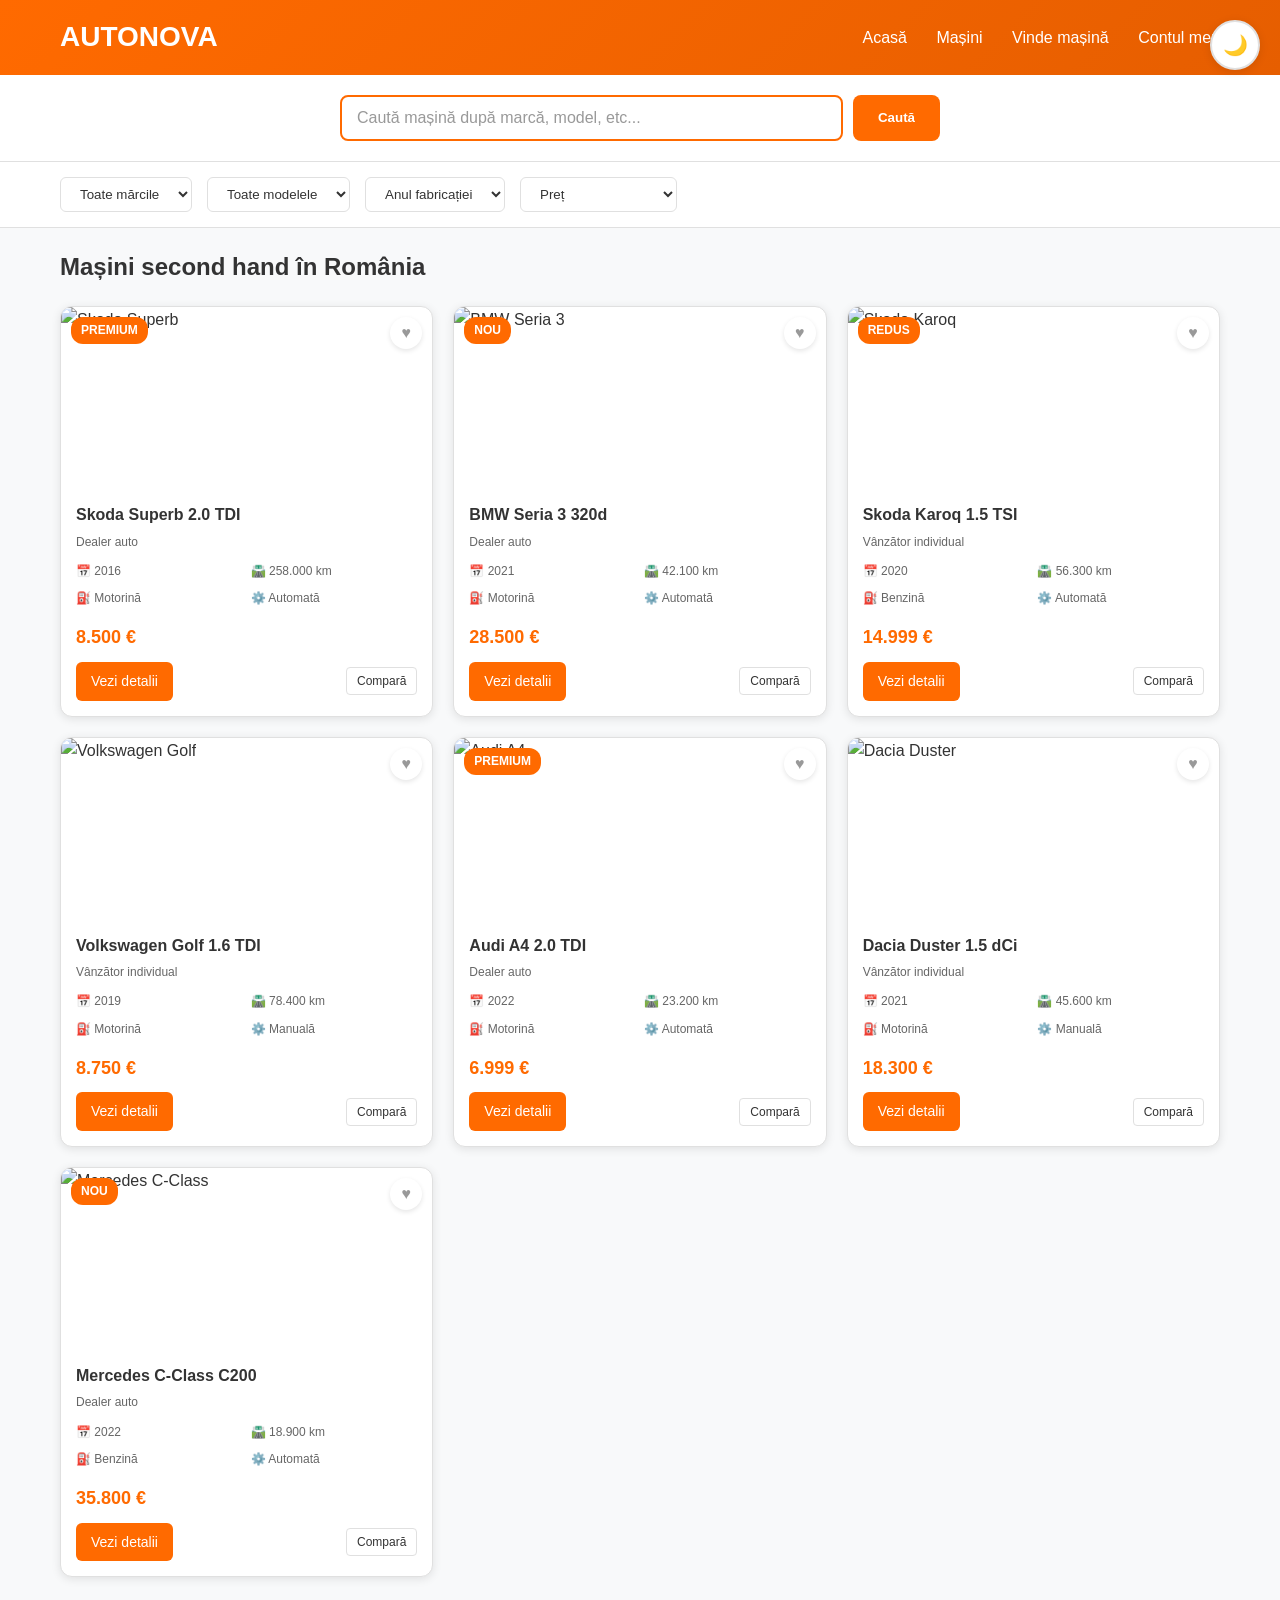
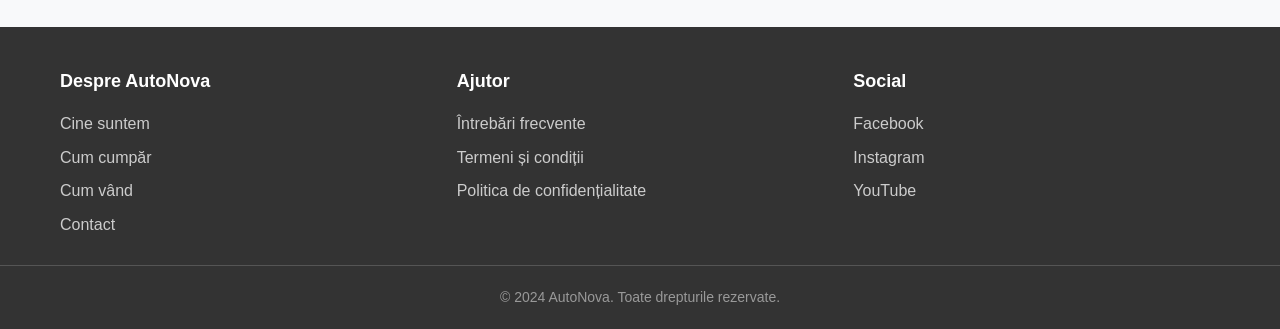
==== index.html @ b754a6a9 "Update index.html" ====
<!DOCTYPE html>
<html lang="ro">
<head>
    <meta charset="UTF-8">
    <meta name="viewport" content="width=device-width, initial-scale=1.0">
    <title>AutoNova - Piața auto nr. 1 din România | Mașini second hand</title>
    <style>
        /* RESET & BASE STYLES */
        * {
            margin: 0;
            padding: 0;
            box-sizing: border-box;
        }

        :root {
            --bg-primary: #f8f9fa;
            --bg-secondary: #ffffff;
            --bg-header: linear-gradient(135deg, #ff6a00 0%, #e65e00 100%);
            --text-primary: #333333;
            --text-secondary: #666666;
            --text-muted: #999999;
            --border-color: #e0e0e0;
            --shadow-color: rgba(0,0,0,0.1);
            --accent-color: #ff6a00;
            --accent-hover: #e65e00;
        }

        [data-theme="dark"] {
            --bg-primary: #1a1a1a;
            --bg-secondary: #2d2d2d;
            --bg-header: linear-gradient(135deg, #ff6a00 0%, #e65e00 100%);
            --text-primary: #ffffff;
            --text-secondary: #cccccc;
            --text-muted: #888888;
            --border-color: #404040;
            --shadow-color: rgba(0,0,0,0.3);
            --accent-color: #ff6a00;
            --accent-hover: #e65e00;
        }

        body {
            font-family: 'Arial', sans-serif;
            background-color: var(--bg-primary);
            color: var(--text-primary);
            line-height: 1.6;
            transition: all 0.3s ease;
        }

        /* THEME TOGGLE */
        .theme-toggle {
            position: fixed;
            top: 20px;
            right: 20px;
            z-index: 1000;
            background: var(--bg-secondary);
            border: 2px solid var(--border-color);
            border-radius: 50%;
            width: 50px;
            height: 50px;
            cursor: pointer;
            display: flex;
            align-items: center;
            justify-content: center;
            font-size: 20px;
            box-shadow: 0 2px 10px var(--shadow-color);
            transition: all 0.3s ease;
        }

        .theme-toggle:hover {
            transform: scale(1.1);
            border-color: var(--accent-color);
        }

        /* HEADER */
        .main-header {
            background: var(--bg-header);
            padding: 15px 0;
            box-shadow: 0 2px 10px var(--shadow-color);
        }

        .header-container {
            max-width: 1200px;
            margin: 0 auto;
            display: flex;
            justify-content: space-between;
            align-items: center;
            padding: 0 20px;
        }

        .logo {
            color: white;
            font-size: 28px;
            font-weight: bold;
            text-decoration: none;
        }

        .main-nav a {
            color: white;
            text-decoration: none;
            margin-left: 25px;
            font-weight: 500;
        }

        .main-nav a:hover {
            opacity: 0.8;
        }

        /* SEARCH */
        .search-section {
            background: var(--bg-secondary);
            padding: 20px 0;
            border-bottom: 1px solid var(--border-color);
        }

        .search-container {
            max-width: 1200px;
            margin: 0 auto;
            padding: 0 20px;
        }

        .search-box {
            display: flex;
            gap: 10px;
            max-width: 600px;
            margin: 0 auto;
        }

        .search-box input {
            flex: 1;
            padding: 12px 15px;
            border: 2px solid var(--accent-color);
            border-radius: 8px;
            font-size: 16px;
            background: var(--bg-secondary);
            color: var(--text-primary);
            transition: all 0.3s ease;
        }

        .search-box input::placeholder {
            color: var(--text-muted);
        }

        .search-btn {
            background: var(--accent-color);
            color: white;
            border: none;
            padding: 12px 25px;
            border-radius: 8px;
            cursor: pointer;
            font-weight: bold;
            transition: background 0.3s;
        }

        .search-btn:hover {
            background: var(--accent-hover);
        }

        /* FILTERS */
        .filters {
            background: var(--bg-secondary);
            padding: 15px 0;
            border-bottom: 1px solid var(--border-color);
        }

        .filter-container {
            max-width: 1200px;
            margin: 0 auto;
            padding: 0 20px;
            display: flex;
            gap: 15px;
            flex-wrap: wrap;
        }

        .filter-select {
            padding: 8px 15px;
            border: 1px solid var(--border-color);
            border-radius: 6px;
            background: var(--bg-secondary);
            color: var(--text-primary);
            cursor: pointer;
            transition: all 0.3s ease;
        }

        /* MAIN CONTENT */
        .container {
            max-width: 1200px;
            margin: 20px auto;
            padding: 0 20px;
        }

        .page-title {
            font-size: 24px;
            margin-bottom: 20px;
            color: var(--text-primary);
            font-weight: 600;
        }

        /* CATALOG GRID */
        .catalog-grid {
            display: grid;
            grid-template-columns: repeat(auto-fill, minmax(280px, 1fr));
            gap: 20px;
            margin-bottom: 30px;
        }

        /* CAR CARD */
        .car-card {
            background: var(--bg-secondary);
            border-radius: 12px;
            overflow: hidden;
            box-shadow: 0 2px 10px var(--shadow-color);
            transition: transform 0.3s, box-shadow 0.3s;
            position: relative;
            border: 1px solid var(--border-color);
        }

        .car-card:hover {
            transform: translateY(-5px);
            box-shadow: 0 5px 20px var(--shadow-color);
        }

        .car-badge {
            position: absolute;
            top: 10px;
            left: 10px;
            background: var(--accent-color);
            color: white;
            padding: 4px 10px;
            border-radius: 12px;
            font-size: 12px;
            font-weight: bold;
            z-index: 2;
        }

        .car-image {
            width: 100%;
            height: 180px;
            position: relative;
            overflow: hidden;
        }

        .car-image img {
            width: 100%;
            height: 100%;
            object-fit: cover;
            transition: transform 0.3s ease;
        }

        .car-card:hover .car-image img {
            transform: scale(1.05);
        }

        .favorite-btn {
            position: absolute;
            top: 10px;
            right: 10px;
            background: var(--bg-secondary);
            border: none;
            width: 32px;
            height: 32px;
            border-radius: 50%;
            cursor: pointer;
            box-shadow: 0 2px 5px var(--shadow-color);
            color: var(--text-muted);
            font-size: 16px;
            z-index: 2;
            transition: all 0.3s ease;
        }

        .favorite-btn:hover {
            background: var(--accent-color);
            color: white;
        }

        .car-content {
            padding: 15px;
        }

        .car-title {
            font-size: 16px;
            font-weight: bold;
            margin-bottom: 5px;
            color: var(--text-primary);
        }

        .car-seller {
            font-size: 12px;
            color: var(--text-secondary);
            margin-bottom: 10px;
        }

        .car-details {
            display: grid;
            grid-template-columns: 1fr 1fr;
            gap: 8px;
            margin-bottom: 15px;
            font-size: 12px;
            color: var(--text-secondary);
        }

        .car-detail {
            display: flex;
            align-items: center;
            gap: 5px;
        }

        .car-price {
            font-size: 18px;
            font-weight: bold;
            color: var(--accent-color);
            margin-bottom: 10px;
        }

        .car-actions {
            display: flex;
            justify-content: space-between;
            align-items: center;
        }

        .details-btn {
            background: var(--accent-color);
            color: white;
            padding: 8px 15px;
            border-radius: 6px;
            text-decoration: none;
            font-size: 14px;
            font-weight: 500;
            transition: background 0.3s;
        }

        .details-btn:hover {
            background: var(--accent-hover);
        }

        .compare-btn {
            background: transparent;
            border: 1px solid var(--border-color);
            padding: 6px 10px;
            border-radius: 4px;
            font-size: 12px;
            cursor: pointer;
            transition: all 0.3s;
            color: var(--text-primary);
        }

        .compare-btn:hover {
            background: var(--bg-primary);
        }

        /* FOOTER */
        .main-footer {
            background: #333;
            color: white;
            padding: 40px 0 20px;
            margin-top: 50px;
        }

        .footer-container {
            max-width: 1200px;
            margin: 0 auto;
            padding: 0 20px;
            display: grid;
            grid-template-columns: repeat(auto-fit, minmax(250px, 1fr));
            gap: 30px;
        }

        .footer-section h3 {
            margin-bottom: 15px;
            font-size: 18px;
        }

        .footer-section a {
            color: #ccc;
            text-decoration: none;
            display: block;
            margin-bottom: 8px;
            transition: color 0.3s;
        }

        .footer-section a:hover {
            color: #ff6a00;
        }

        .copyright {
            text-align: center;
            padding-top: 20px;
            margin-top: 20px;
            border-top: 1px solid #555;
            color: #999;
            font-size: 14px;
        }

        /* RESPONSIVE */
        @media (max-width: 768px) {
            .header-container {
                flex-direction: column;
                gap: 15px;
            }

            .main-nav {
                display: flex;
                gap: 15px;
            }

            .main-nav a {
                margin-left: 0;
            }

            .catalog-grid {
                grid-template-columns: repeat(auto-fill, minmax(250px, 1fr));
            }

            .filter-container {
                justify-content: center;
            }

            .theme-toggle {
                top: 10px;
                right: 10px;
                width: 40px;
                height: 40px;
                font-size: 16px;
            }
        }
    </style>
</head>
<body>
    <!-- THEME TOGGLE BUTTON -->
    <button class="theme-toggle" id="themeToggle" title="Schimbă tema">
        🌙
    </button>

    <!-- HEADER -->
    <header class="main-header">
        <div class="header-container">
            <a href="welcome.html" class="logo">AUTONOVA</a>
            <nav class="main-nav">
                <a href="welcome.html">Acasă</a>
                <a href="index.html">Mașini</a>
                <a href="adauga.html">Vinde mașină</a>
                <a href="login.html" id="loginLink">Contul meu</a>
            </nav>
        </div>
    </header>

    <!-- SEARCH SECTION -->
    <section class="search-section">
        <div class="search-container">
            <div class="search-box">
                <input type="text" placeholder="Caută mașină după marcă, model, etc...">
                <button class="search-btn">Caută</button>
            </div>
        </div>
    </section>

    <!-- FILTERS -->
    <section class="filters">
        <div class="filter-container">
            <select class="filter-select">
                <option>Toate mărcile</option>
                <option>BMW</option>
                <option>Mercedes</option>
                <option>Audi</option>
                <option>Volkswagen</option>
                <option>Skoda</option>
            </select>
            <select class="filter-select">
                <option>Toate modelele</option>
            </select>
            <select class="filter-select">
                <option>Anul fabricației</option>
                <option>2020-2024</option>
                <option>2015-2019</option>
            </select>
            <select class="filter-select">
                <option>Preț</option>
                <option>Sub 5.000 €</option>
                <option>5.000 - 10.000 €</option>
                <option>10.000 - 20.000 €</option>
                <option>Peste 20.000 €</option>
            </select>
        </div>
    </section>

    <!-- MAIN CONTENT -->
    <div class="container">
        <h1 class="page-title">Mașini second hand în România</h1>
        
        <div class="catalog-grid">
            <!-- SKODA SUPERB -->
            <div class="car-card">
                <div class="car-badge">PREMIUM</div>
                <div class="car-image">
                    <img src="https://media.discordapp.net/attachments/914645674677661736/1441093466984681573/20250702_205622.jpg?ex=692527a0&is=6923d620&hm=2a96e89d07b680c796c5936ba226b4998bd4f8b13afd1e85dee5af63df2558d9&=&format=webp&width=1366&height=769" alt="Skoda Superb">
                    <button class="favorite-btn">♥</button>
                </div>
                <div class="car-content">
                    <h3 class="car-title">Skoda Superb 2.0 TDI</h3>
                    <p class="car-seller">Dealer auto</p>
                    <div class="car-details">
                        <div class="car-detail">📅 2016</div>
                        <div class="car-detail">🛣️ 258.000 km</div>
                        <div class="car-detail">⛽ Motorină</div>
                        <div class="car-detail">⚙️ Automată</div>
                    </div>
                    <div class="car-price">8.500 €</div>
                    <div class="car-actions">
                        <a href="skoda-superb.html" class="details-btn">Vezi detalii</a>
                        <button class="compare-btn">Compară</button>
                    </div>
                </div>
            </div>

            <!-- BMW SERIA 3 -->
            <div class="car-card">
                <div class="car-badge">NOU</div>
                <div class="car-image">
                    <img src="https://images.unsplash.com/photo-1555215695-3004980ad54e?w=400&h=250&fit=crop" alt="BMW Seria 3">
                    <button class="favorite-btn">♥</button>
                </div>
                <div class="car-content">
                    <h3 class="car-title">BMW Seria 3 320d</h3>
                    <p class="car-seller">Dealer auto</p>
                    <div class="car-details">
                        <div class="car-detail">📅 2021</div>
                        <div class="car-detail">🛣️ 42.100 km</div>
                        <div class="car-detail">⛽ Motorină</div>
                        <div class="car-detail">⚙️ Automată</div>
                    </div>
                    <div class="car-price">28.500 €</div>
                    <div class="car-actions">
                        <a href="detalii-bmw.html" class="details-btn">Vezi detalii</a>
                        <button class="compare-btn">Compară</button>
                    </div>
                </div>
            </div>

            <!-- SKODA KAROQ -->
            <div class="car-card">
                <div class="car-badge">REDUS</div>
                <div class="car-image">
                    <img src="https://ireland.apollo.olxcdn.com/v1/files/5p4k6ec367yn-AUTOVITRO/image;s=644x461" alt="Skoda Karoq">
                    <button class="favorite-btn">♥</button>
                </div>
                <div class="car-content">
                    <h3 class="car-title">Skoda Karoq 1.5 TSI</h3>
                    <p class="car-seller">Vânzător individual</p>
                    <div class="car-details">
                        <div class="car-detail">📅 2020</div>
                        <div class="car-detail">🛣️ 56.300 km</div>
                        <div class="car-detail">⛽ Benzină</div>
                        <div class="car-detail">⚙️ Automată</div>
                    </div>
                    <div class="car-price">14.999 €</div>
                    <div class="car-actions">
                        <a href="detalii-skoda.html" class="details-btn">Vezi detalii</a>
                        <button class="compare-btn">Compară</button>
                    </div>
                </div>
            </div>

            <!-- VOLKSWAGEN GOLF -->
            <div class="car-card">
                <div class="car-image">
                    <img src="https://frankfurt.apollo.olxcdn.com/v1/files/e1yctu2lsgfj3-RO/image;s=1000x750" alt="Volkswagen Golf">
                    <button class="favorite-btn">♥</button>
                </div>
                <div class="car-content">
                    <h3 class="car-title">Volkswagen Golf 1.6 TDI</h3>
                    <p class="car-seller">Vânzător individual</p>
                    <div class="car-details">
                        <div class="car-detail">📅 2019</div>
                        <div class="car-detail">🛣️ 78.400 km</div>
                        <div class="car-detail">⛽ Motorină</div>
                        <div class="car-detail">⚙️ Manuală</div>
                    </div>
                    <div class="car-price">8.750 €</div>
                    <div class="car-actions">
                        <a href="detalii-volkswagen.html" class="details-btn">Vezi detalii</a>
                        <button class="compare-btn">Compară</button>
                    </div>
                </div>
            </div>

            <!-- AUDI A4 -->
            <div class="car-card">
                <div class="car-badge">PREMIUM</div>
                <div class="car-image">
                    <img src="https://frankfurt.apollo.olxcdn.com/v1/files/n9lp0u53l2h12-RO/image;s=2000x1500" alt="Audi A4">
                    <button class="favorite-btn">♥</button>
                </div>
                <div class="car-content">
                    <h3 class="car-title">Audi A4 2.0 TDI</h3>
                    <p class="car-seller">Dealer auto</p>
                    <div class="car-details">
                        <div class="car-detail">📅 2022</div>
                        <div class="car-detail">🛣️ 23.200 km</div>
                        <div class="car-detail">⛽ Motorină</div>
                        <div class="car-detail">⚙️ Automată</div>
                    </div>
                    <div class="car-price">6.999 €</div>
                    <div class="car-actions">
                        <a href="detalii-audi.html" class="details-btn">Vezi detalii</a>
                        <button class="compare-btn">Compară</button>
                    </div>
                </div>
            </div>

            <!-- DACIA DUSTER -->
            <div class="car-card">
                <div class="car-image">
                    <img src="https://images.unsplash.com/photo-1601362840469-51e4d8d58785?w=400&h=250&fit=crop" alt="Dacia Duster">
                    <button class="favorite-btn">♥</button>
                </div>
                <div class="car-content">
                    <h3 class="car-title">Dacia Duster 1.5 dCi</h3>
                    <p class="car-seller">Vânzător individual</p>
                    <div class="car-details">
                        <div class="car-detail">📅 2021</div>
                        <div class="car-detail">🛣️ 45.600 km</div>
                        <div class="car-detail">⛽ Motorină</div>
                        <div class="car-detail">⚙️ Manuală</div>
                    </div>
                    <div class="car-price">18.300 €</div>
                    <div class="car-actions">
                        <a href="detalii-dacia.html" class="details-btn">Vezi detalii</a>
                        <button class="compare-btn">Compară</button>
                    </div>
                </div>
            </div>

            <!-- MERCEDES C-CLASS -->
            <div class="car-card">
                <div class="car-badge">NOU</div>
                <div class="car-image">
                    <img src="https://images.unsplash.com/photo-1563720223485-8f6a4bca015c?w=400&h=250&fit=crop" alt="Mercedes C-Class">
                    <button class="favorite-btn">♥</button>
                </div>
                <div class="car-content">
                    <h3 class="car-title">Mercedes C-Class C200</h3>
                    <p class="car-seller">Dealer auto</p>
                    <div class="car-details">
                        <div class="car-detail">📅 2022</div>
                        <div class="car-detail">🛣️ 18.900 km</div>
                        <div class="car-detail">⛽ Benzină</div>
                        <div class="car-detail">⚙️ Automată</div>
                    </div>
                    <div class="car-price">35.800 €</div>
                    <div class="car-actions">
                        <a href="detalii-mercedes.html" class="details-btn">Vezi detalii</a>
                        <button class="compare-btn">Compară</button>
                    </div>
                </div>
            </div>
        </div>
    </div>

    <!-- FOOTER -->
    <footer class="main-footer">
        <div class="footer-container">
            <div class="footer-section">
                <h3>Despre AutoNova</h3>
                <a href="#">Cine suntem</a>
                <a href="#">Cum cumpăr</a>
                <a href="#">Cum vând</a>
                <a href="#">Contact</a>
            </div>
            <div class="footer-section">
                <h3>Ajutor</h3>
                <a href="#">Întrebări frecvente</a>
                <a href="#">Termeni și condiții</a>
                <a href="#">Politica de confidențialitate</a>
            </div>
            <div class="footer-section">
                <h3>Social</h3>
                <a href="#">Facebook</a>
                <a href="#">Instagram</a>
                <a href="#">YouTube</a>
            </div>
        </div>
        <div class="copyright">
            &copy; 2024 AutoNova. Toate drepturile rezervate.
        </div>
    </footer>

    <script>
        // === SISTEM TEMA ÎNTUNECATĂ ===
        class ThemeManager {
            constructor() {
                this.currentTheme = localStorage.getItem('autonova_theme') || 'light';
                this.init();
            }

            init() {
                this.applyTheme(this.currentTheme);
                this.attachEventListeners();
            }

            applyTheme(theme) {
                document.documentElement.setAttribute('data-theme', theme);
                localStorage.setItem('autonova_theme', theme);
                this.updateToggleButton(theme);
            }

            toggleTheme() {
                this.currentTheme = this.currentTheme === 'light' ? 'dark' : 'light';
                this.applyTheme(this.currentTheme);
            }

            updateToggleButton(theme) {
                const toggleBtn = document.getElementById('themeToggle');
                if (toggleBtn) {
                    toggleBtn.textContent = theme === 'light' ? '🌙' : '☀️';
                    toggleBtn.title = theme === 'light' ? 'Activează tema întunecată' : 'Activează tema luminoasă';
                }
            }

            attachEventListeners() {
                const toggleBtn = document.getElementById('themeToggle');
                if (toggleBtn) {
                    toggleBtn.addEventListener('click', () => this.toggleTheme());
                }
            }
        }

        // === SISTEM NAVIGAȚIE DINAMICĂ ===
        
        // Verifică dacă utilizatorul este logat
        function isLoggedIn() {
            return localStorage.getItem('autonova_current_user') !== null;
        }

        // Obține utilizatorul curent
        function getCurrentUser() {
            return JSON.parse(localStorage.getItem('autonova_current_user'));
        }

        // Actualizează navigația
        function updateNavigation() {
            const loginLink = document.getElementById('loginLink');
            if (loginLink && isLoggedIn()) {
                const user = getCurrentUser();
                loginLink.innerHTML = `Bună, ${user.username} | <a href="logout.html" style="color: white; text-decoration: none;">Logout</a>`;
            }
        }

        // Script pentru butoanele favorite
        document.addEventListener('DOMContentLoaded', function() {
            // Initializează tema
            new ThemeManager();
            
            // Actualizează navigația la încărcarea paginii
            updateNavigation();

            const favoriteBtns = document.querySelectorAll('.favorite-btn');
            
            favoriteBtns.forEach(btn => {
                btn.addEventListener('click', function() {
                    this.classList.toggle('active');
                    if (this.classList.contains('active')) {
                        this.style.color = 'red';
                    } else {
                        this.style.color = 'var(--text-muted)';
                    }
                });
            });

            // Căutare simplă
            const searchInput = document.querySelector('.search-box input');
            const searchBtn = document.querySelector('.search-btn');
            const carCards = document.querySelectorAll('.car-card');

            searchBtn.addEventListener('click', function() {
                const searchTerm = searchInput.value.toLowerCase();
                
                carCards.forEach(card => {
                    const title = card.querySelector('.car-title').textContent.toLowerCase();
                    const details = card.querySelector('.car-details').textContent.toLowerCase();
                    
                    if (title.includes(searchTerm) || details.includes(searchTerm)) {
                        card.style.display = 'block';
                    } else {
                        card.style.display = 'none';
                    }
                });
            });

            // Reset search on empty input
            searchInput.addEventListener('input', function() {
                if (this.value === '') {
                    carCards.forEach(card => {
                        card.style.display = 'block';
                    });
                }
            });

            console.log('Site-ul AutoNova este gata! 🚗');
        });
    </script>
</body>
</html>
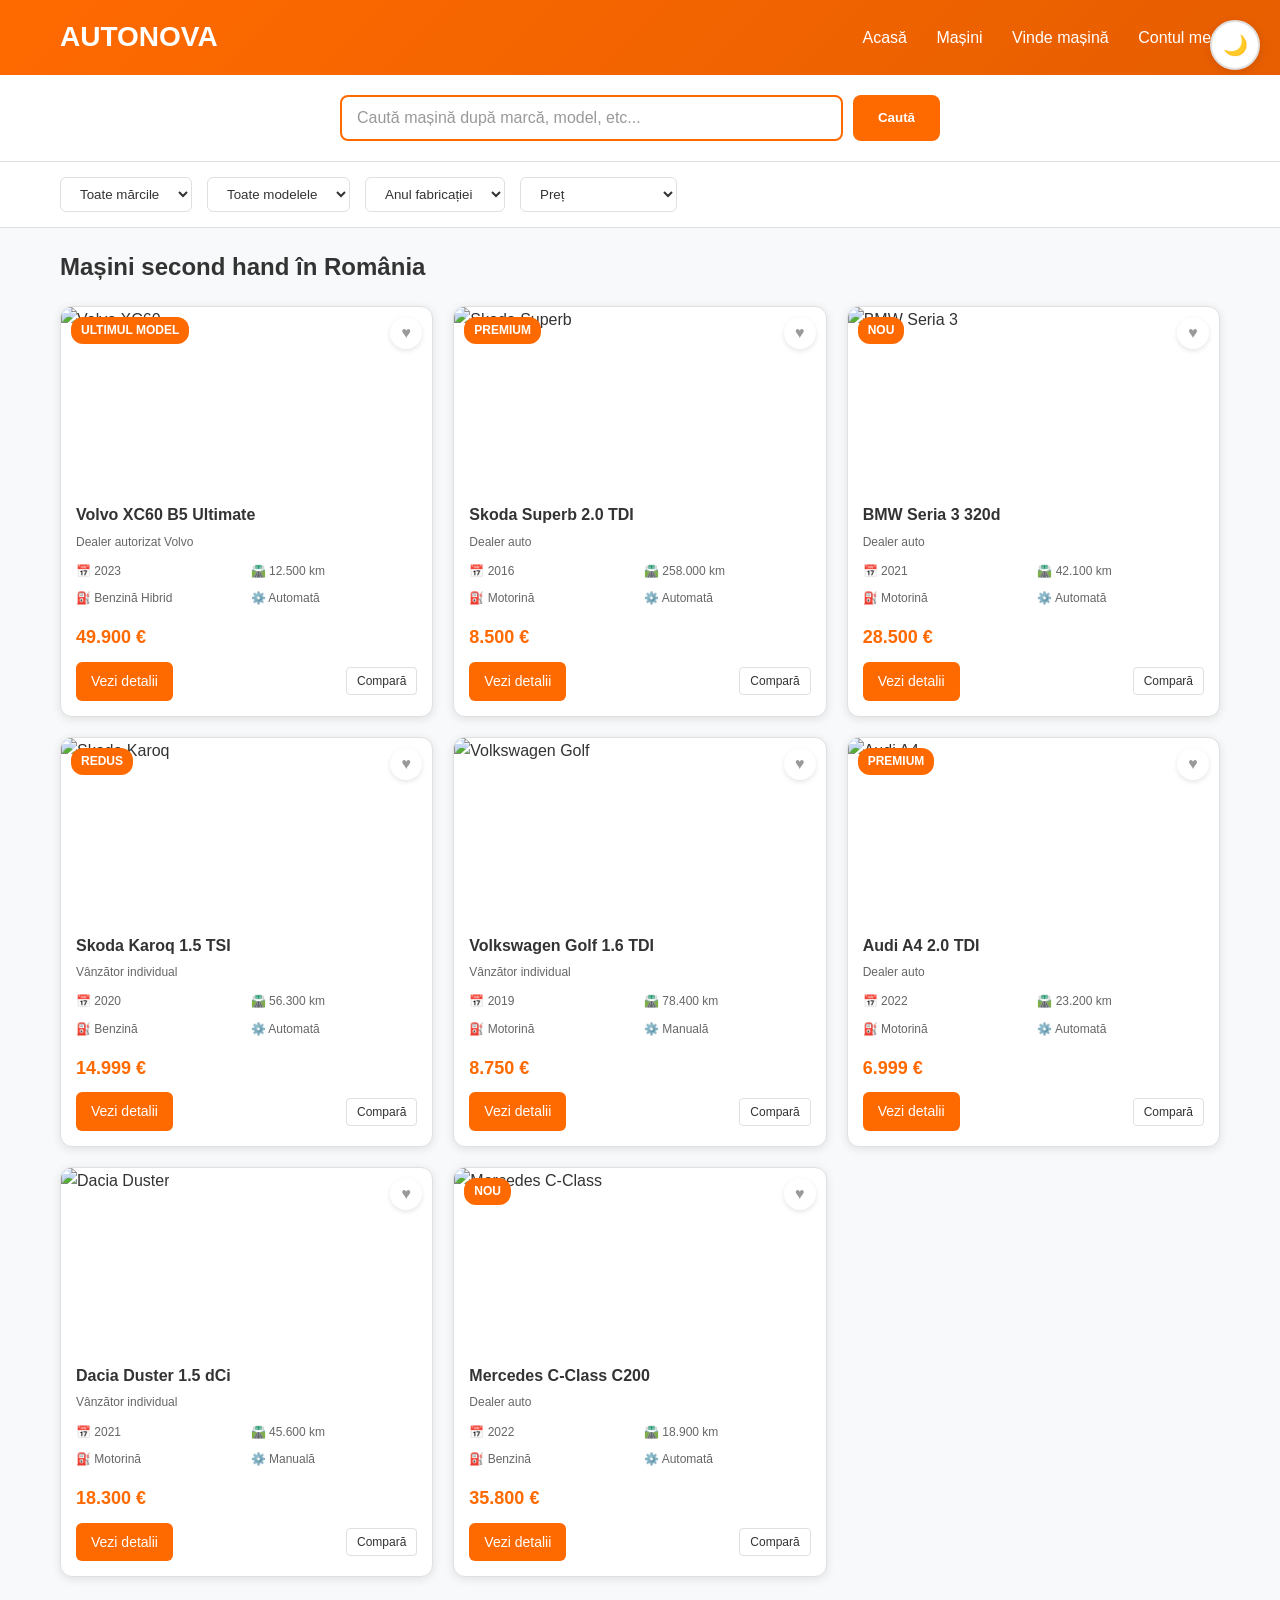
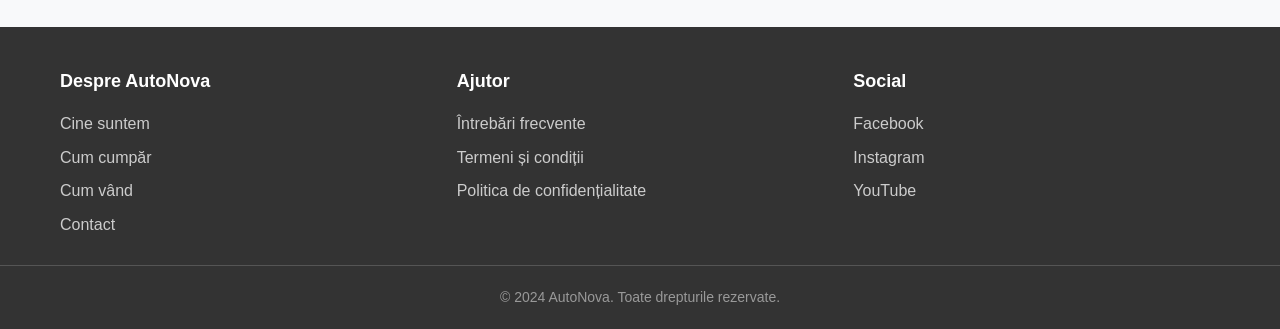
==== commit 40f43d1e: "Update index.html" ====
--- a/index.html
+++ b/index.html
@@ -463,6 +463,7 @@
                 <option>Audi</option>
                 <option>Volkswagen</option>
                 <option>Skoda</option>
+                <option>Volvo</option>
             </select>
             <select class="filter-select">
                 <option>Toate modelele</option>
@@ -477,7 +478,8 @@
                 <option>Sub 5.000 €</option>
                 <option>5.000 - 10.000 €</option>
                 <option>10.000 - 20.000 €</option>
-                <option>Peste 20.000 €</option>
+                <option>20.000 - 30.000 €</option>
+                <option>Peste 30.000 €</option>
             </select>
         </div>
     </section>
@@ -487,6 +489,30 @@
         <h1 class="page-title">Mașini second hand în România</h1>
         
         <div class="catalog-grid">
+            <!-- VOLVO XC60 - MASINA NOUA -->
+            <div class="car-card">
+                <div class="car-badge">ULTIMUL MODEL</div>
+                <div class="car-image">
+                    <img src="https://images.unsplash.com/photo-1621007947382-bb3c3994e3fb?w=400&h=250&fit=crop&auto=format" alt="Volvo XC60">
+                    <button class="favorite-btn">♥</button>
+                </div>
+                <div class="car-content">
+                    <h3 class="car-title">Volvo XC60 B5 Ultimate</h3>
+                    <p class="car-seller">Dealer autorizat Volvo</p>
+                    <div class="car-details">
+                        <div class="car-detail">📅 2023</div>
+                        <div class="car-detail">🛣️ 12.500 km</div>
+                        <div class="car-detail">⛽ Benzină Hibrid</div>
+                        <div class="car-detail">⚙️ Automată</div>
+                    </div>
+                    <div class="car-price">49.900 €</div>
+                    <div class="car-actions">
+                        <a href="volvo-xc60.html" class="details-btn">Vezi detalii</a>
+                        <button class="compare-btn">Compară</button>
+                    </div>
+                </div>
+            </div>
+
             <!-- SKODA SUPERB -->
             <div class="car-card">
                 <div class="car-badge">PREMIUM</div>
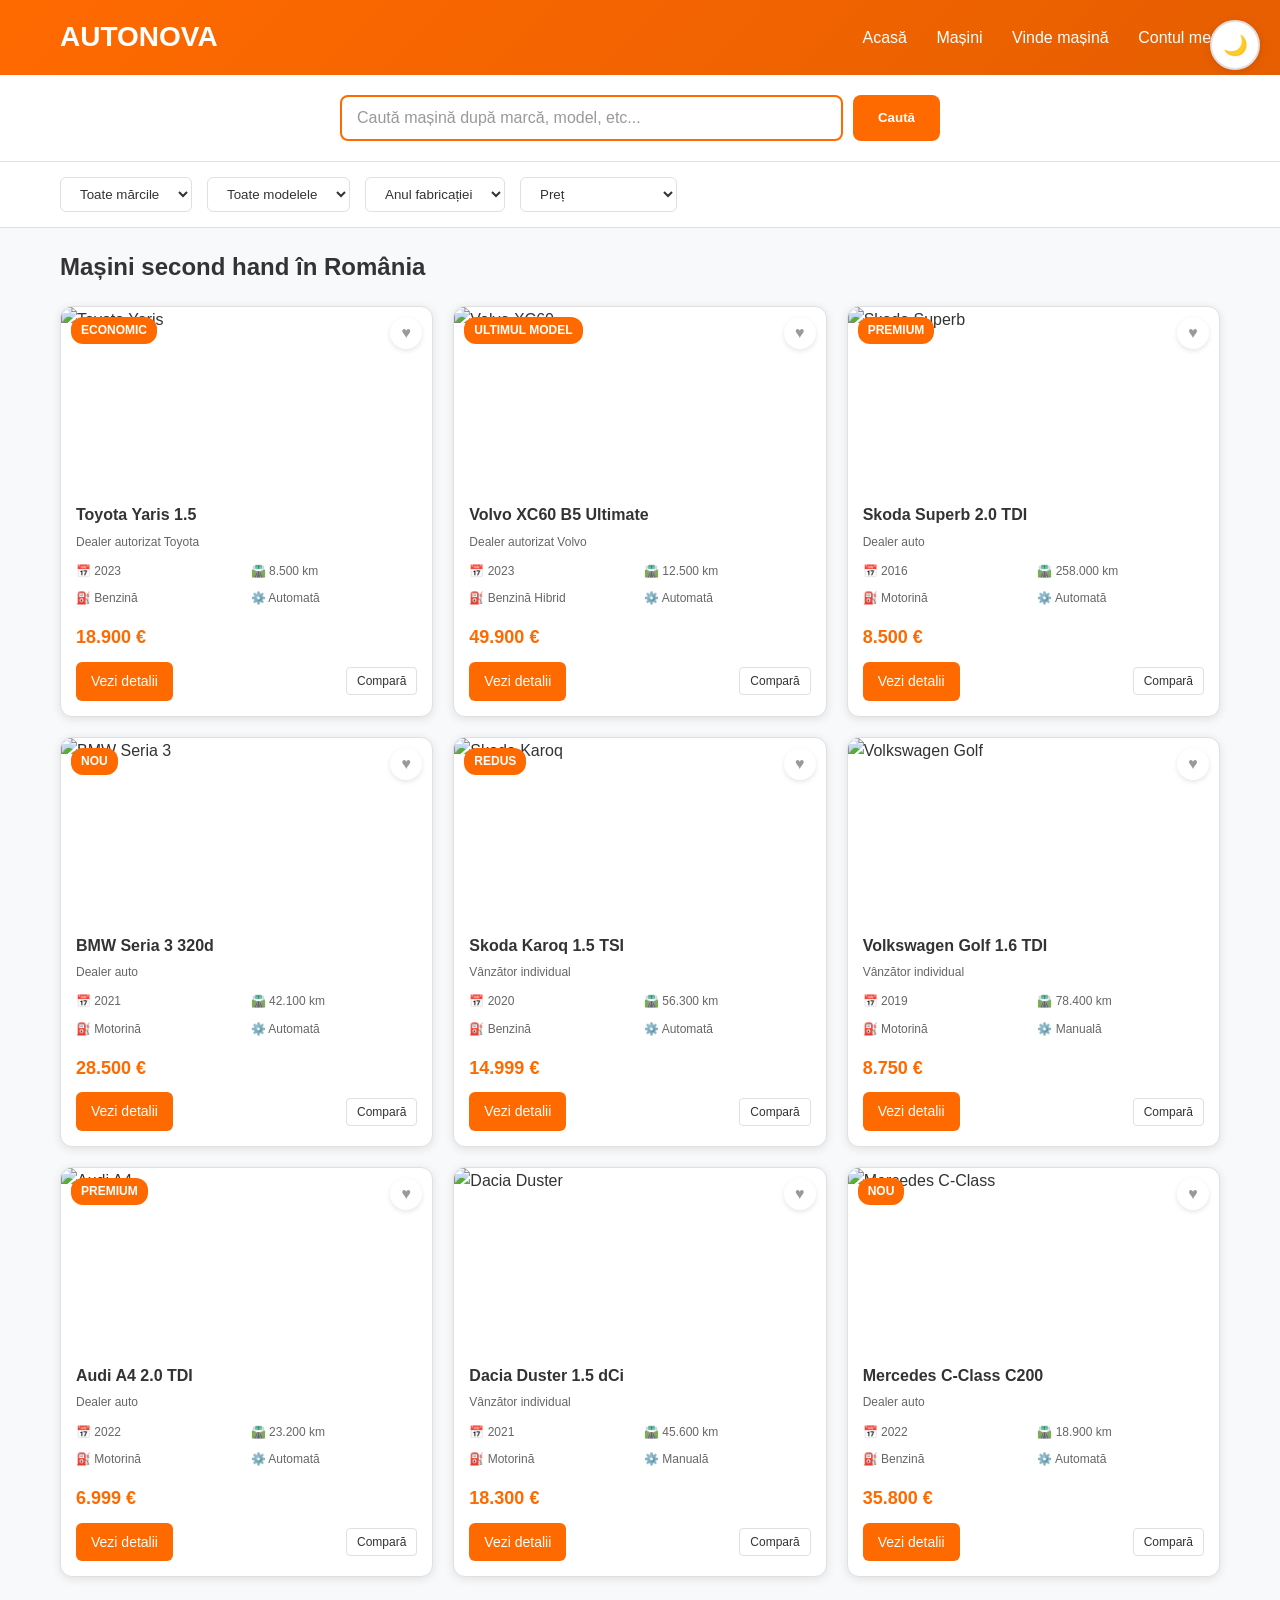
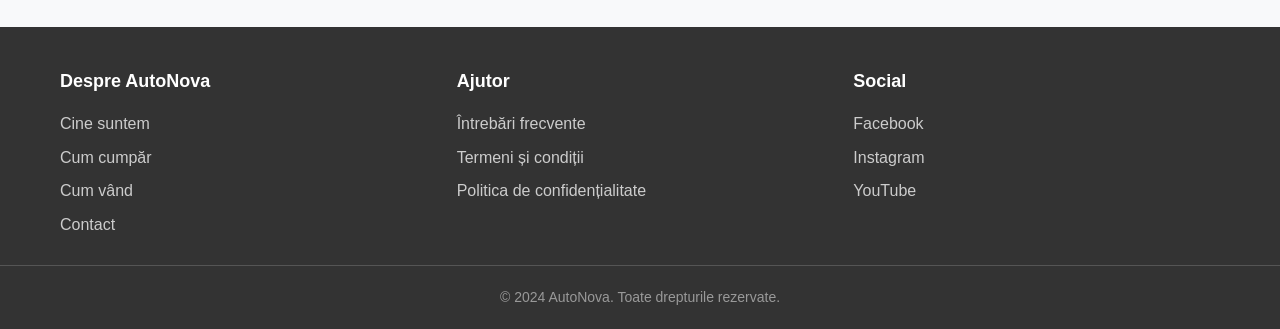
==== commit af2227c4: "Update index.html" ====
--- a/index.html
+++ b/index.html
@@ -458,12 +458,14 @@
         <div class="filter-container">
             <select class="filter-select">
                 <option>Toate mărcile</option>
+                <option>Volvo</option>
+                <option>Toyota</option>
                 <option>BMW</option>
                 <option>Mercedes</option>
                 <option>Audi</option>
                 <option>Volkswagen</option>
                 <option>Skoda</option>
-                <option>Volvo</option>
+                <option>Dacia</option>
             </select>
             <select class="filter-select">
                 <option>Toate modelele</option>
@@ -489,7 +491,31 @@
         <h1 class="page-title">Mașini second hand în România</h1>
         
         <div class="catalog-grid">
-            <!-- VOLVO XC60 - MASINA NOUA -->
+            <!-- TOYOTA YARIS - MASINA NOUA -->
+            <div class="car-card">
+                <div class="car-badge">ECONOMIC</div>
+                <div class="car-image">
+                    <img src="https://images.unsplash.com/photo-1621007947382-bb3c3994e3fb?w=400&h=250&fit=crop&auto=format" alt="Toyota Yaris">
+                    <button class="favorite-btn">♥</button>
+                </div>
+                <div class="car-content">
+                    <h3 class="car-title">Toyota Yaris 1.5</h3>
+                    <p class="car-seller">Dealer autorizat Toyota</p>
+                    <div class="car-details">
+                        <div class="car-detail">📅 2023</div>
+                        <div class="car-detail">🛣️ 8.500 km</div>
+                        <div class="car-detail">⛽ Benzină</div>
+                        <div class="car-detail">⚙️ Automată</div>
+                    </div>
+                    <div class="car-price">18.900 €</div>
+                    <div class="car-actions">
+                        <a href="toyota-yaris.html" class="details-btn">Vezi detalii</a>
+                        <button class="compare-btn">Compară</button>
+                    </div>
+                </div>
+            </div>
+
+            <!-- VOLVO XC60 -->
             <div class="car-card">
                 <div class="car-badge">ULTIMUL MODEL</div>
                 <div class="car-image">
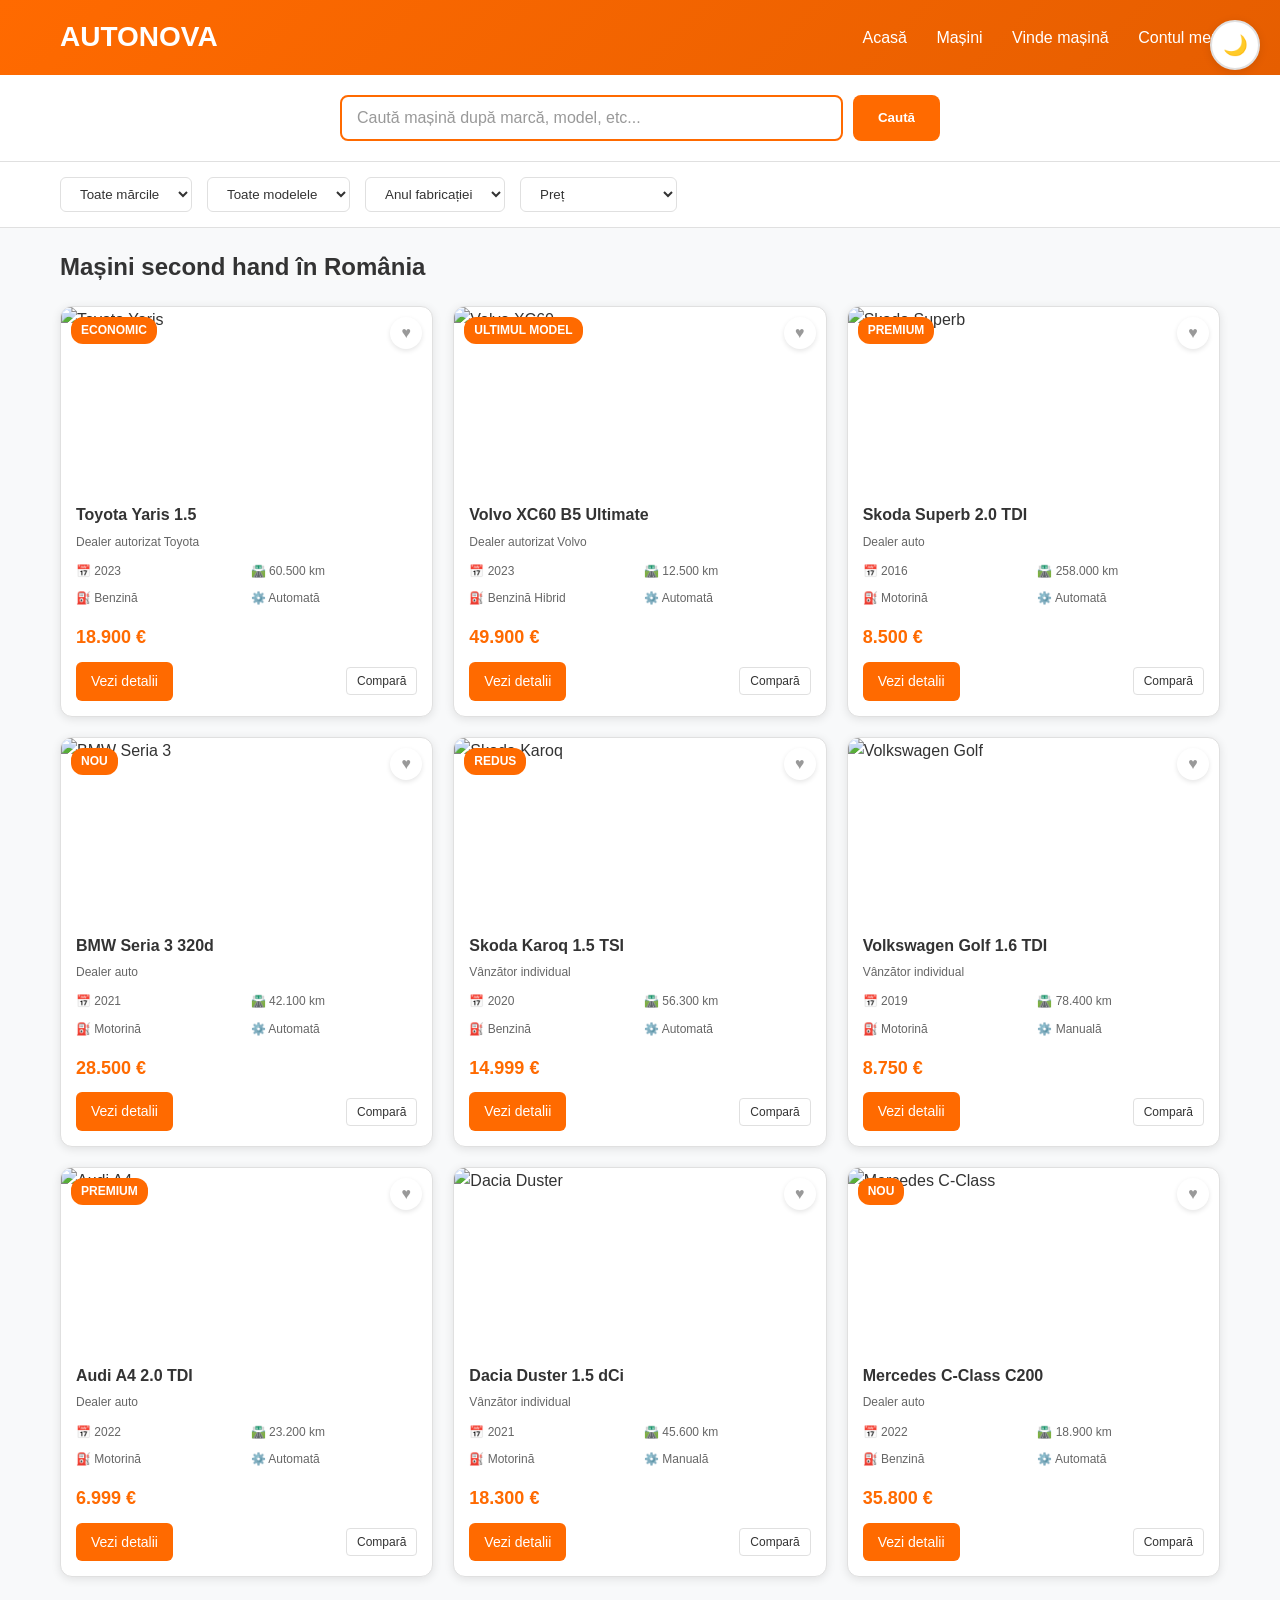
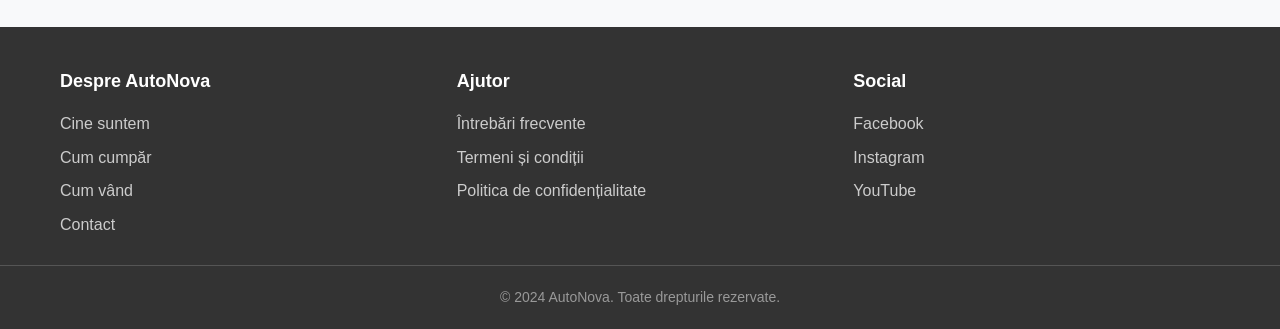
==== commit 401d7fb1: "Update index.html" ====
--- a/index.html
+++ b/index.html
@@ -495,7 +495,7 @@
             <div class="car-card">
                 <div class="car-badge">ECONOMIC</div>
                 <div class="car-image">
-                    <img src="https://images.unsplash.com/photo-1621007947382-bb3c3994e3fb?w=400&h=250&fit=crop&auto=format" alt="Toyota Yaris">
+                    <img src="https://media.discordapp.net/attachments/1110653376766672907/1441075145857831015/IMG_3552.jpg?ex=6925bf50&is=69246dd0&hm=ab46f3abfce744904b69d3b43d0c915d384715daef5b1a5c80a98bd8e6ba572c&=&format=webp&width=577&height=769" alt="Toyota Yaris">
                     <button class="favorite-btn">♥</button>
                 </div>
                 <div class="car-content">
@@ -503,7 +503,7 @@
                     <p class="car-seller">Dealer autorizat Toyota</p>
                     <div class="car-details">
                         <div class="car-detail">📅 2023</div>
-                        <div class="car-detail">🛣️ 8.500 km</div>
+                        <div class="car-detail">🛣️ 60.500 km</div>
                         <div class="car-detail">⛽ Benzină</div>
                         <div class="car-detail">⚙️ Automată</div>
                     </div>
@@ -519,7 +519,7 @@
             <div class="car-card">
                 <div class="car-badge">ULTIMUL MODEL</div>
                 <div class="car-image">
-                    <img src="https://images.unsplash.com/photo-1621007947382-bb3c3994e3fb?w=400&h=250&fit=crop&auto=format" alt="Volvo XC60">
+                    <img src="https://apruhonice.s3.eu-central-1.amazonaws.com/87/8787338a-6a56-49be-9f0e-3c9222028ba1.full.jpg" alt="Volvo XC60">
                     <button class="favorite-btn">♥</button>
                 </div>
                 <div class="car-content">
@@ -851,3 +851,4 @@
     </script>
 </body>
 </html>
+
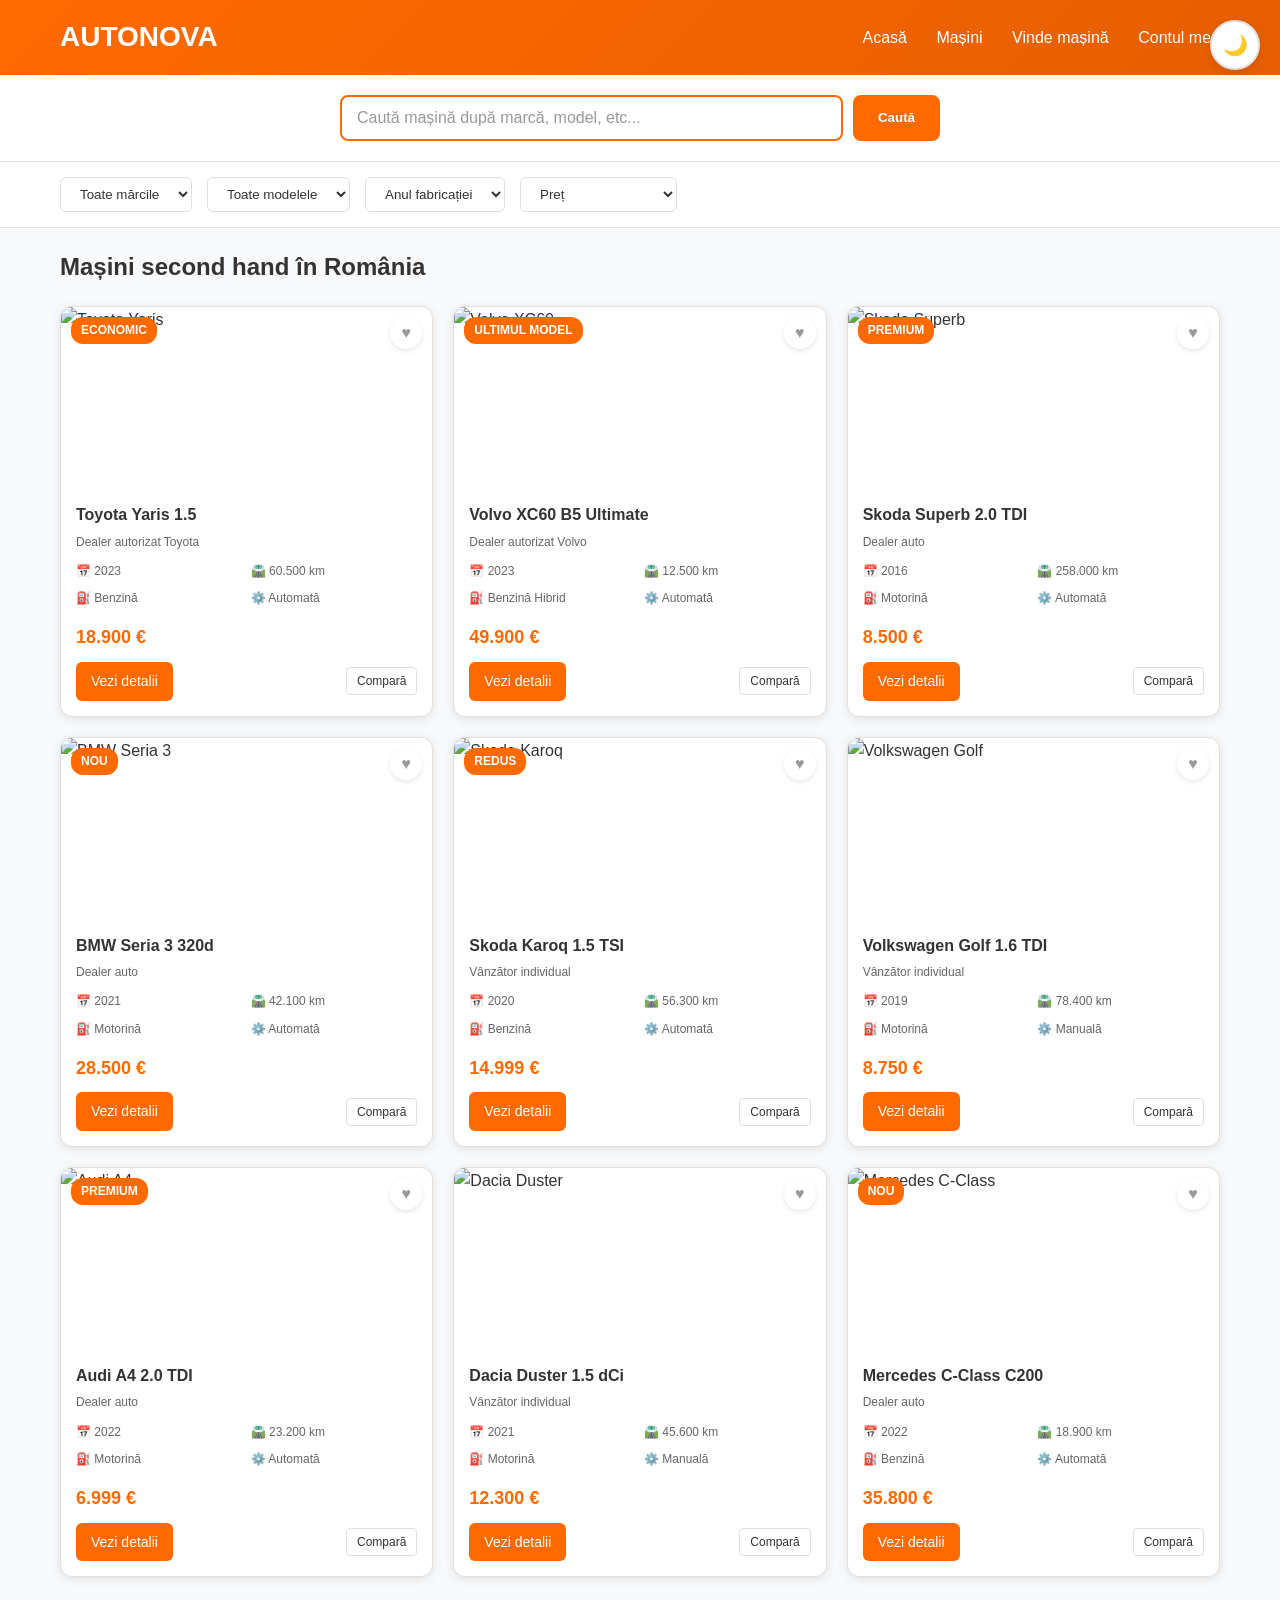
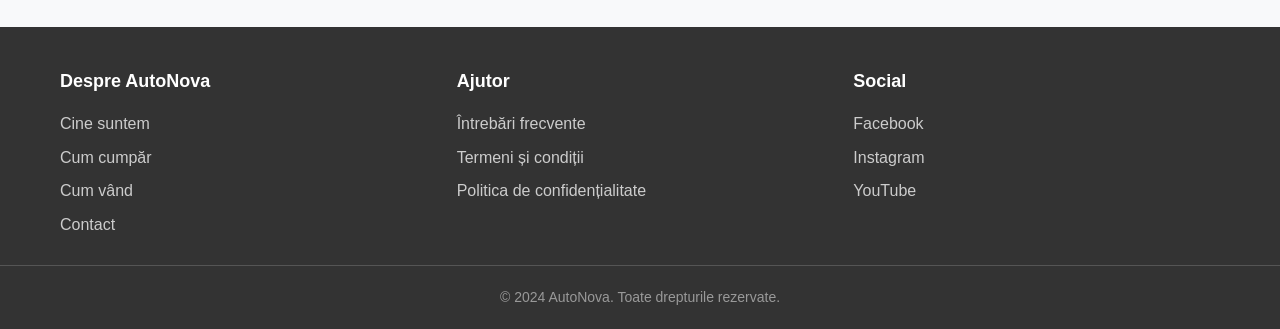
==== commit e4e06f66: "Update index.html" ====
--- a/index.html
+++ b/index.html
@@ -543,7 +543,7 @@
             <div class="car-card">
                 <div class="car-badge">PREMIUM</div>
                 <div class="car-image">
-                    <img src="https://media.discordapp.net/attachments/914645674677661736/1441093466984681573/20250702_205622.jpg?ex=692527a0&is=6923d620&hm=2a96e89d07b680c796c5936ba226b4998bd4f8b13afd1e85dee5af63df2558d9&=&format=webp&width=1366&height=769" alt="Skoda Superb">
+                    <img src="https://cdn.direktcar.ro/64322/conversions/pnh0a_64vrs_5409_bqbyqngqwm2su9xk-1920x1080.jpg" alt="Skoda Superb">
                     <button class="favorite-btn">♥</button>
                 </div>
                 <div class="car-content">
@@ -661,7 +661,7 @@
             <!-- DACIA DUSTER -->
             <div class="car-card">
                 <div class="car-image">
-                    <img src="https://images.unsplash.com/photo-1601362840469-51e4d8d58785?w=400&h=250&fit=crop" alt="Dacia Duster">
+                    <img src="https://frankfurt.apollo.olxcdn.com/v1/files/40q6jjutj9qi1-RO/image;s=3002x2011" alt="Dacia Duster">
                     <button class="favorite-btn">♥</button>
                 </div>
                 <div class="car-content">
@@ -673,7 +673,7 @@
                         <div class="car-detail">⛽ Motorină</div>
                         <div class="car-detail">⚙️ Manuală</div>
                     </div>
-                    <div class="car-price">18.300 €</div>
+                    <div class="car-price">12.300 €</div>
                     <div class="car-actions">
                         <a href="detalii-dacia.html" class="details-btn">Vezi detalii</a>
                         <button class="compare-btn">Compară</button>
@@ -851,4 +851,3 @@
     </script>
 </body>
 </html>
-
